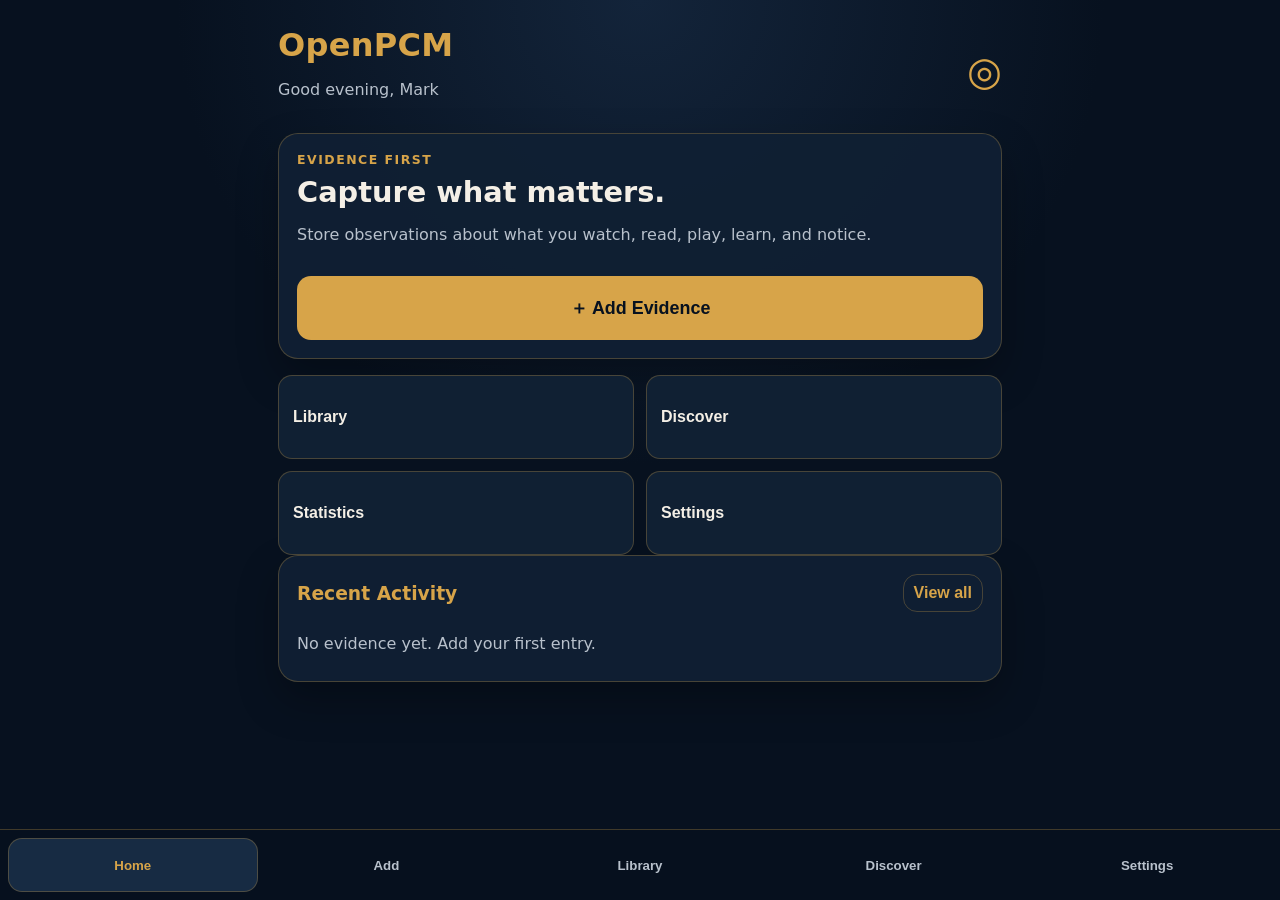
==== index.html @ 62a6087e "feat(evidence): add quick entry presets" ====
<!doctype html>
<html lang="en">
<head>
  <meta charset="utf-8">
  <title>OpenPCM Mobile</title>
  <meta name="viewport" content="width=device-width, initial-scale=1">
  <link rel="manifest" href="manifest.webmanifest">
  <link rel="stylesheet" href="styles.css">
</head>
<body>
  <main class="app">
    <header class="topbar">
      <div><h1>OpenPCM</h1><p id="greeting">Personal Cognitive Model</p></div>
      <div class="mark">◎</div>
    </header>

    <section id="view-home" class="view active">
      <div class="hero card">
        <p class="eyebrow">Evidence first</p>
        <h2>Capture what matters.</h2>
        <p>Store observations about what you watch, read, play, learn, and notice.</p>
        <button class="primary big" data-nav="add">＋ Add Evidence</button>
      </div>
      <div class="grid">
        <button class="tile" data-nav="library">Library</button>
        <button class="tile" data-nav="discover">Discover</button>
        <button class="tile" data-nav="stats">Statistics</button>
        <button class="tile" data-nav="settings">Settings</button>
      </div>
      <section class="card">
        <div class="section-title"><h3>Recent Activity</h3><button class="ghost" data-nav="library">View all</button></div>
        <div id="recent-list" class="list muted-list"></div>
      </section>
    </section>

    <section id="view-add" class="view">
      <section class="card">
        <h2 id="form-title">Add Evidence</h2>
        <input id="editing-id" type="hidden">
        <label>Quick preset</label>
        <div class="chips preset-chips" id="quick-presets">
          <button data-preset="tv_watched">TV watched</button>
          <button data-preset="book_read">Book read</button>
          <button data-preset="game_played">Game played</button>
          <button data-preset="recommendation_feedback">Recommendation feedback</button>
          <button data-preset="cognitive_context_note">Health/context note</button>
        </div>

        <label>Title</label>
        <input id="title" placeholder="e.g. Black Sails">
        <p id="duplicate-warning" class="warning-text"></p>

        <label>Type</label>
        <select id="medium">
          <option>TV</option><option>Movie</option><option>Book</option><option>Game</option>
          <option>Documentary</option><option>Comedy</option><option>M/M Story</option>
          <option>Mandarin Learning</option><option>Health / Cognitive Context</option><option>Other</option>
        </select>

        <label>Reaction</label>
        <select id="reaction">
          <option>Loved</option><option>Liked</option><option>Mixed</option><option>Bounced</option>
          <option>Disliked</option><option>Not sure yet</option>
        </select>

        <label>Cognitive state</label>
        <select id="cognitive">
          <option>Not recorded</option><option>High capacity</option><option>Medium capacity</option>
          <option>Low capacity</option><option>Symptom flare</option>
        </select>

        <label>Reasons</label>
        <div class="chips" id="chips">
          <button data-tag="exceptional writing">Exceptional writing</button>
          <button data-tag="complex systems">Complex systems</button>
          <button data-tag="institutions">Institutions</button>
          <button data-tag="strong dialogue">Strong dialogue</button>
          <button data-tag="competence">Competence</button>
          <button data-tag="world-building">World-building</button>
          <button data-tag="stewardship">Stewardship</button>
          <button data-tag="ensemble cast">Ensemble cast</button>
          <button data-tag="low cognitive load">Low cognitive load</button>
          <button data-tag="too slow">Too slow</button>
          <button data-tag="weak plotting">Weak plotting</button>
          <button data-tag="too bleak">Too bleak</button>
        </div>

        <label>Note</label>
        <textarea id="note" placeholder="Optional details..."></textarea>
        <button class="primary" id="save">Save Evidence</button>
        <button class="secondary" id="cancel-edit" hidden>Cancel edit</button>
        <button class="secondary" id="undo" disabled>Undo last save</button>
        <p id="save-confirm" class="confirm"></p>
      </section>
    </section>

    <section id="view-library" class="view">
      <section class="card">
        <div class="section-title"><h2>Library</h2><span id="library-count" class="badge">0</span></div>
        <input id="search" placeholder="Search evidence...">
        <div class="filter-row">
          <button class="filter active" data-filter="All">All</button>
          <button class="filter" data-filter="TV">TV</button>
          <button class="filter" data-filter="Book">Books</button>
          <button class="filter" data-filter="Movie">Movies</button>
          <button class="filter" data-filter="Game">Games</button>
        </div>
        <div id="entries" class="list"></div>
      </section>
    </section>

    <section id="view-detail" class="view"><section class="card" id="detail-card"></section></section>
    <section id="view-discover" class="view"><section class="card" id="discover-content"></section></section>
    <section id="view-recommendation-detail" class="view"><section class="card" id="recommendation-detail-card"></section></section>
    <section id="view-workspace" class="view"><section class="card" id="workspace-content"></section></section>
    <section id="view-profile-transfer" class="view"><section class="card" id="profile-transfer-content"></section></section>
    <section id="view-stats" class="view"><section class="card"><h2>Statistics</h2><div id="stats"></div></section></section>
    <section id="view-settings" class="view">
      <section class="card">
        <h2>Settings</h2>
        <button id="export">Export JSON</button>
        <label class="file">Import JSON<input type="file" id="import" accept="application/json"></label>
        <button id="clear" class="danger">Clear local data</button>
      </section>
    </section>
  </main>

  <nav class="bottom-nav">
    <button data-nav="home" class="active">Home</button>
    <button data-nav="add">Add</button>
    <button data-nav="library">Library</button>
    <button data-nav="discover">Discover</button>
    <button data-nav="settings">Settings</button>
  </nav>

  <script src="src/data/pcm-seed.js"></script>
  <script src="src/core/evidence.js"></script>
  <script src="src/core/validation.js"></script>
  <script src="src/core/portable.js"></script>
  <script src="src/core/detail.js"></script>
  <script src="src/core/catalogue.js"></script>
  <script src="src/core/profile.js"></script>
  <script src="src/core/calibration.js"></script>
  <script src="src/core/learning.js"></script>
  <script src="src/core/preferences.js"></script>
  <script src="src/core/explanation-graph.js"></script>
  <script src="src/core/reasoning.js"></script>
  <script src="src/core/discover.js"></script>
  <script src="src/core/decision-history.js"></script>
  <script src="src/core/recommendation-timeline.js"></script>
  <script src="src/core/experiments.js"></script>
  <script src="src/core/workspace.js"></script>
  <script src="src/core/profile-transfer.js"></script>
  <script src="src/core/graph-viewer.js"></script>
  <script src="src/core/recommendation-detail.js"></script>
  <script src="src/core/android-workflow.js"></script>
  <script src="src/core/browser-testing.js"></script>
  <script src="app.js"></script>
</body>
</html>
---- styles.css ----
:root {
  --bg: #07111f;
  --surface: #102033;
  --surface-2: #0b1828;
  --border: rgba(215,164,73,.28);
  --text: #f4efe6;
  --muted: #b8c1cc;
  --gold: #d7a449;
  --blue: #5fb3ff;
  --danger: #c94b4b;
  --warning: #d97706;
}

* { box-sizing: border-box; }

body {
  margin: 0;
  min-height: 100vh;
  background: radial-gradient(circle at top, #13243a 0, var(--bg) 42%);
  color: var(--text);
  font-family: system-ui, -apple-system, BlinkMacSystemFont, "Segoe UI", sans-serif;
  padding-bottom: 86px;
}

.app {
  max-width: 760px;
  margin: 0 auto;
  padding: 18px;
}

.topbar {
  display: flex;
  justify-content: space-between;
  align-items: center;
  padding: 8px 0 18px;
}

h1, h2, h3 { margin: 0; }
h1 { color: var(--gold); font-size: 2rem; letter-spacing: .3px; }
h2 { color: var(--text); margin-bottom: 8px; }
h3 { color: var(--gold); }

.topbar p, .card p { color: var(--muted); }
.mark { color: var(--gold); font-size: 2.5rem; }

.view { display: none; }
.view.active { display: block; }

.card {
  background: rgba(16,32,51,.96);
  border: 1px solid var(--border);
  border-radius: 20px;
  padding: 18px;
  margin-bottom: 16px;
  box-shadow: 0 18px 40px rgba(0,0,0,.28);
}

.hero h2 { font-size: 1.8rem; }

.eyebrow {
  color: var(--gold) !important;
  text-transform: uppercase;
  letter-spacing: .12em;
  font-size: .78rem;
  margin: 0 0 8px;
  font-weight: 700;
}

button, .file {
  min-height: 52px;
  border-radius: 14px;
  border: 1px solid transparent;
  padding: 12px 14px;
  font-size: 1rem;
  font-weight: 750;
  color: var(--text);
  background: #172b43;
}

button:active { transform: translateY(1px); }

.primary {
  width: 100%;
  background: var(--gold);
  color: #07111f;
  margin-top: 16px;
}

.big { min-height: 64px; font-size: 1.12rem; }

.secondary {
  width: 100%;
  margin-top: 10px;
  background: #1b314c;
}

.ghost {
  min-height: 38px;
  padding: 8px 10px;
  background: transparent;
  border-color: var(--border);
  color: var(--gold);
}

.danger { background: #3b1820; color: #ffd5d5; }

.grid {
  display: grid;
  grid-template-columns: 1fr 1fr;
  gap: 12px;
}

.tile {
  min-height: 84px;
  background: var(--surface);
  border-color: var(--border);
  text-align: left;
}

label {
  display: block;
  margin: 14px 0 6px;
  color: var(--muted);
  font-weight: 650;
}

input, select, textarea {
  width: 100%;
  padding: 14px;
  border-radius: 14px;
  border: 1px solid #334761;
  background: #081424;
  color: var(--text);
  font-size: 1rem;
}

textarea { min-height: 90px; }

.chips, .filter-row {
  display: flex;
  flex-wrap: wrap;
  gap: 8px;
}

.chips button, .filter {
  min-height: 44px;
  border-radius: 999px;
  background: #0b1828;
  border-color: #38516d;
  font-size: .92rem;
}

.chips button.selected, .filter.active {
  background: var(--gold);
  color: #07111f;
  border-color: var(--gold);
}

.section-title {
  display: flex;
  justify-content: space-between;
  gap: 12px;
  align-items: center;
  margin-bottom: 12px;
}

.badge {
  color: #07111f;
  background: var(--gold);
  border-radius: 999px;
  padding: 5px 10px;
  font-weight: 800;
}

.list { display: grid; gap: 10px; }

.entry {
  background: var(--surface-2);
  border: 1px solid #253c56;
  border-radius: 16px;
  padding: 14px;
  text-align: left;
}

.entry-title {
  color: var(--gold);
  font-weight: 800;
  font-size: 1.05rem;
}

.meta { color: var(--muted); font-size: .92rem; margin-top: 3px; }
.tags { color: var(--blue); font-size: .9rem; margin-top: 8px; }
.note { color: var(--text); margin-top: 8px; }
.empty { color: var(--muted); padding: 10px 0; }

.confirm { color: var(--gold) !important; min-height: 22px; }
.warning-text { color: #f3c27a !important; min-height: 20px; font-size: .92rem; margin: 6px 0 0; }

.file {
  display: block;
  text-align: center;
  margin-top: 10px;
}
.file input { display: none; }

.stat-grid {
  display: grid;
  grid-template-columns: 1fr 1fr;
  gap: 12px;
}
.stat {
  background: var(--surface-2);
  border-radius: 16px;
  padding: 14px;
}
.stat strong { color: var(--gold); font-size: 1.5rem; display: block; }

.detail-actions {
  display: grid;
  gap: 10px;
  margin-top: 16px;
}

.bottom-nav {
  position: fixed;
  left: 0;
  right: 0;
  bottom: 0;
  background: rgba(7,17,31,.98);
  border-top: 1px solid var(--border);
  display: grid;
  grid-template-columns: repeat(5, 1fr);
  gap: 4px;
  padding: 8px;
}

.bottom-nav button {
  min-height: 54px;
  border-radius: 14px;
  background: transparent;
  color: var(--muted);
  font-size: .83rem;
  padding: 8px 4px;
}

.bottom-nav button.active {
  background: #172b43;
  color: var(--gold);
  border-color: var(--border);
}
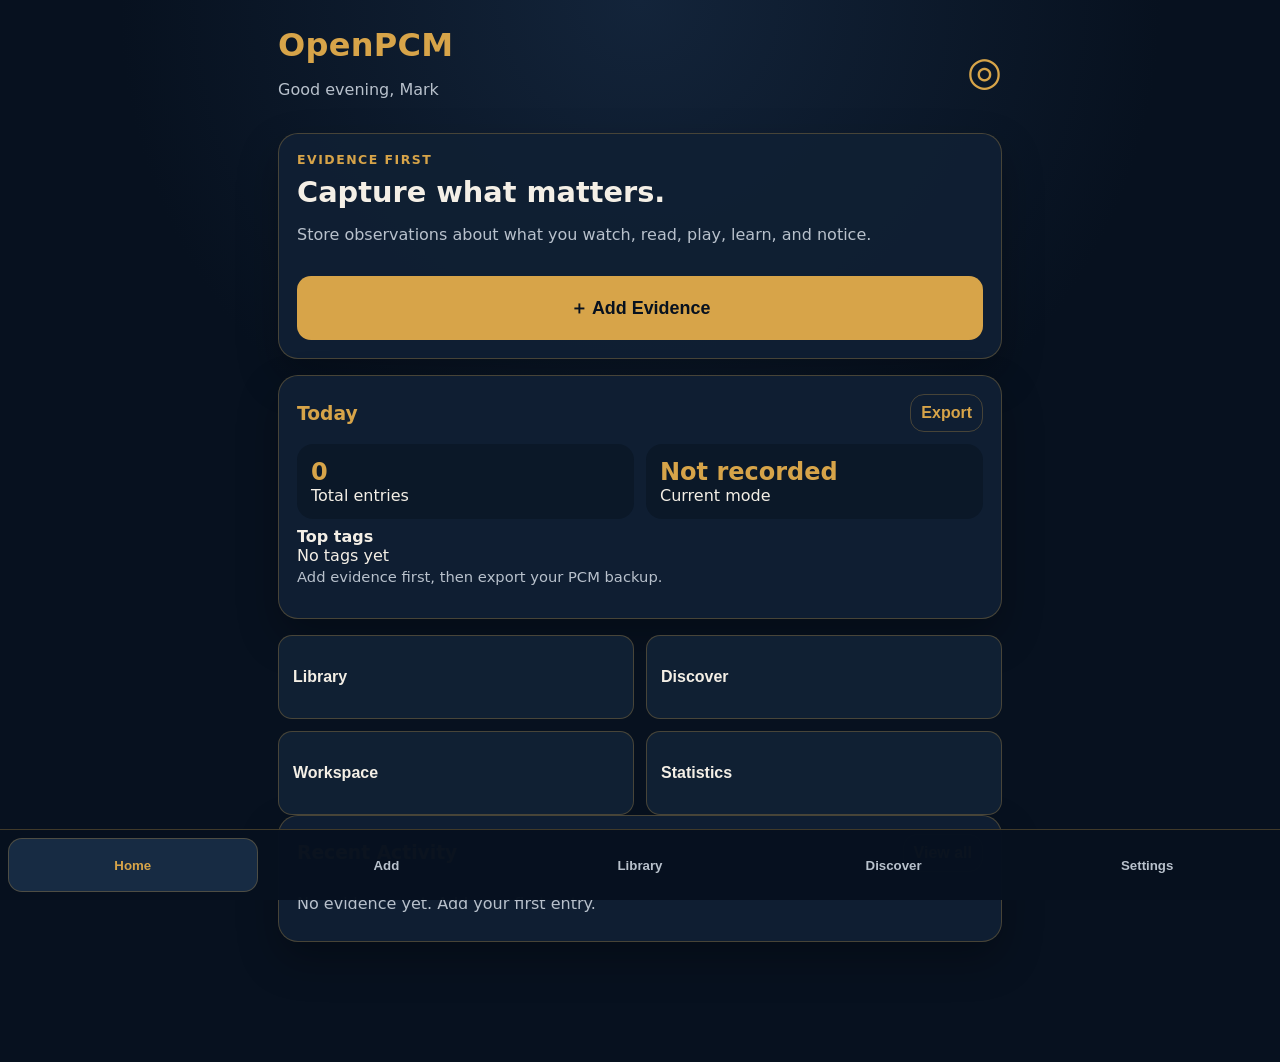
==== commit cc7e8d0a: "feat(mobile): add home dashboard summary" ====
--- a/index.html
+++ b/index.html
@@ -21,11 +21,15 @@
         <p>Store observations about what you watch, read, play, learn, and notice.</p>
         <button class="primary big" data-nav="add">＋ Add Evidence</button>
       </div>
+      <section class="card">
+        <div class="section-title"><h3>Today</h3><button class="ghost" data-nav="settings">Export</button></div>
+        <div id="home-dashboard"></div>
+      </section>
       <div class="grid">
         <button class="tile" data-nav="library">Library</button>
         <button class="tile" data-nav="discover">Discover</button>
+        <button class="tile" data-nav="workspace">Workspace</button>
         <button class="tile" data-nav="stats">Statistics</button>
-        <button class="tile" data-nav="settings">Settings</button>
       </div>
       <section class="card">
         <div class="section-title"><h3>Recent Activity</h3><button class="ghost" data-nav="library">View all</button></div>
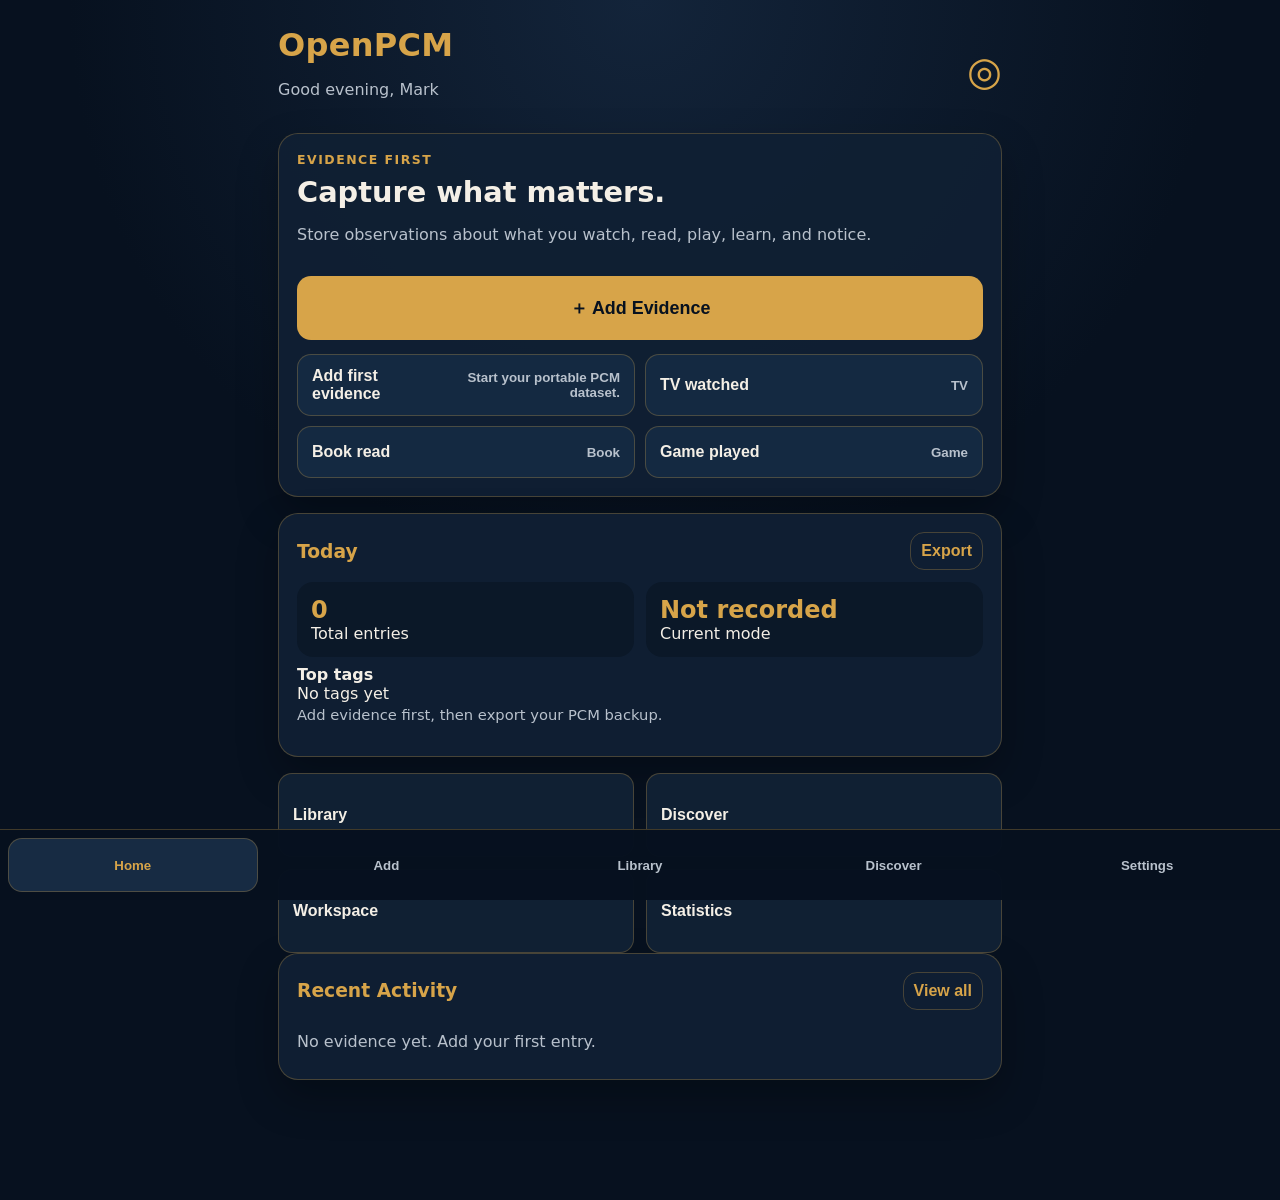
==== commit 844483af: "feat(mobile): add home dashboard summary" ====
--- a/index.html
+++ b/index.html
@@ -20,6 +20,7 @@
         <h2>Capture what matters.</h2>
         <p>Store observations about what you watch, read, play, learn, and notice.</p>
         <button class="primary big" data-nav="add">＋ Add Evidence</button>
+        <div id="home-actions" class="action-row"></div>
       </div>
       <section class="card">
         <div class="section-title"><h3>Today</h3><button class="ghost" data-nav="settings">Export</button></div>
--- a/styles.css
+++ b/styles.css
@@ -248,3 +248,46 @@
   color: var(--gold);
   border-color: var(--border);
 }
+
+.action-row {
+  display: grid;
+  gap: 10px;
+  margin-top: 14px;
+}
+
+.quick-action {
+  width: 100%;
+  text-align: left;
+  display: flex;
+  justify-content: space-between;
+  gap: 12px;
+  align-items: center;
+  background: #142941;
+  border-color: var(--border);
+}
+
+.quick-action small {
+  color: var(--muted);
+  font-weight: 650;
+  text-align: right;
+}
+
+.inline-action {
+  min-height: 42px;
+  width: 100%;
+  margin-top: 8px;
+  text-align: left;
+  color: var(--gold);
+  background: var(--surface-2);
+  border-color: var(--border);
+}
+
+.timeline-entry {
+  border-left: 4px solid var(--gold);
+}
+
+@media (min-width: 620px) {
+  .action-row {
+    grid-template-columns: 1fr 1fr;
+  }
+}
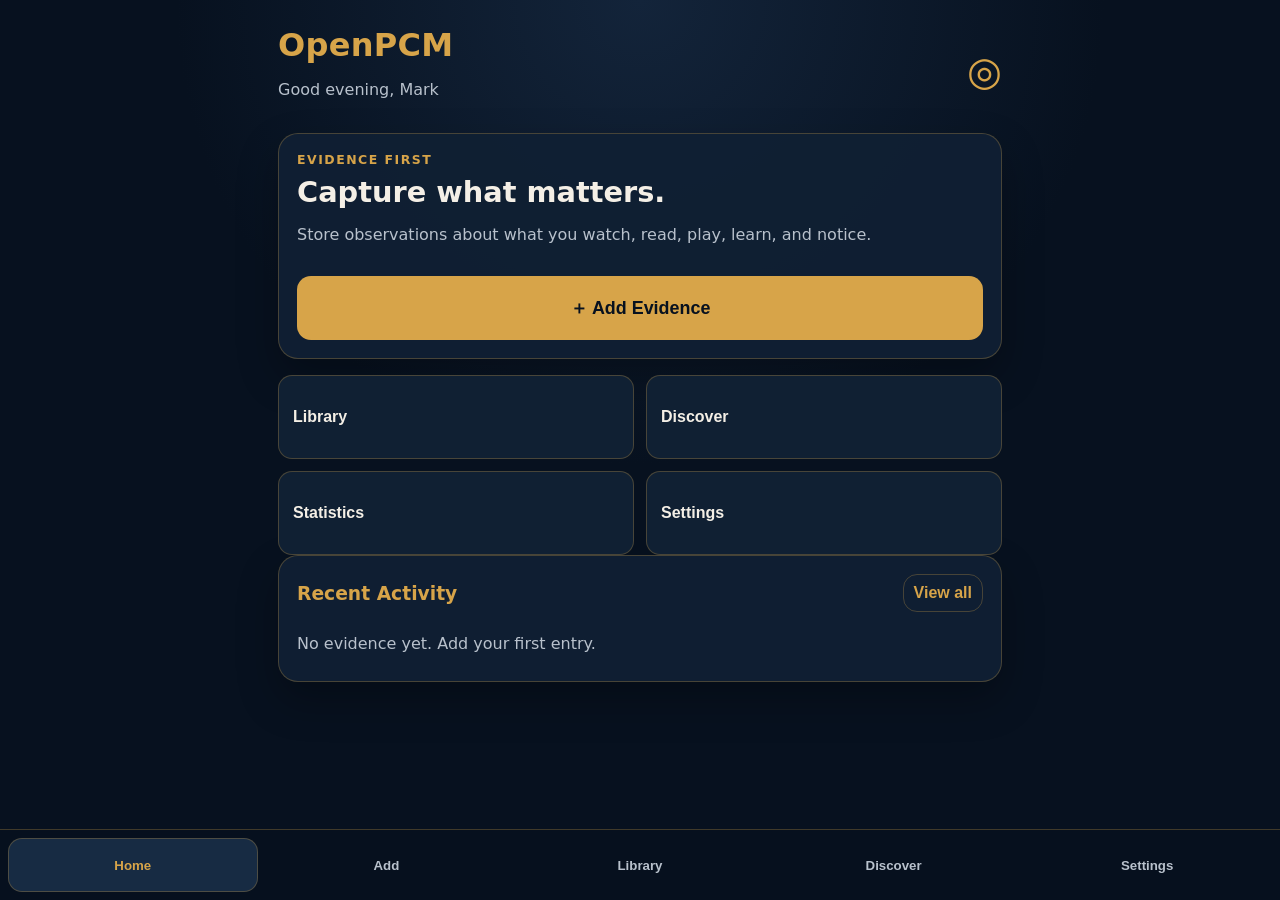
==== commit d81a603a: "fix(agent): restore patch metadata commit messages" ====
--- a/index.html
+++ b/index.html
@@ -20,17 +20,12 @@
         <h2>Capture what matters.</h2>
         <p>Store observations about what you watch, read, play, learn, and notice.</p>
         <button class="primary big" data-nav="add">＋ Add Evidence</button>
-        <div id="home-actions" class="action-row"></div>
       </div>
-      <section class="card">
-        <div class="section-title"><h3>Today</h3><button class="ghost" data-nav="settings">Export</button></div>
-        <div id="home-dashboard"></div>
-      </section>
       <div class="grid">
         <button class="tile" data-nav="library">Library</button>
         <button class="tile" data-nav="discover">Discover</button>
-        <button class="tile" data-nav="workspace">Workspace</button>
         <button class="tile" data-nav="stats">Statistics</button>
+        <button class="tile" data-nav="settings">Settings</button>
       </div>
       <section class="card">
         <div class="section-title"><h3>Recent Activity</h3><button class="ghost" data-nav="library">View all</button></div>
@@ -42,15 +37,6 @@
       <section class="card">
         <h2 id="form-title">Add Evidence</h2>
         <input id="editing-id" type="hidden">
-        <label>Quick preset</label>
-        <div class="chips preset-chips" id="quick-presets">
-          <button data-preset="tv_watched">TV watched</button>
-          <button data-preset="book_read">Book read</button>
-          <button data-preset="game_played">Game played</button>
-          <button data-preset="recommendation_feedback">Recommendation feedback</button>
-          <button data-preset="cognitive_context_note">Health/context note</button>
-        </div>
-
         <label>Title</label>
         <input id="title" placeholder="e.g. Black Sails">
         <p id="duplicate-warning" class="warning-text"></p>
--- a/styles.css
+++ b/styles.css
@@ -248,46 +248,3 @@
   color: var(--gold);
   border-color: var(--border);
 }
-
-.action-row {
-  display: grid;
-  gap: 10px;
-  margin-top: 14px;
-}
-
-.quick-action {
-  width: 100%;
-  text-align: left;
-  display: flex;
-  justify-content: space-between;
-  gap: 12px;
-  align-items: center;
-  background: #142941;
-  border-color: var(--border);
-}
-
-.quick-action small {
-  color: var(--muted);
-  font-weight: 650;
-  text-align: right;
-}
-
-.inline-action {
-  min-height: 42px;
-  width: 100%;
-  margin-top: 8px;
-  text-align: left;
-  color: var(--gold);
-  background: var(--surface-2);
-  border-color: var(--border);
-}
-
-.timeline-entry {
-  border-left: 4px solid var(--gold);
-}
-
-@media (min-width: 620px) {
-  .action-row {
-    grid-template-columns: 1fr 1fr;
-  }
-}
